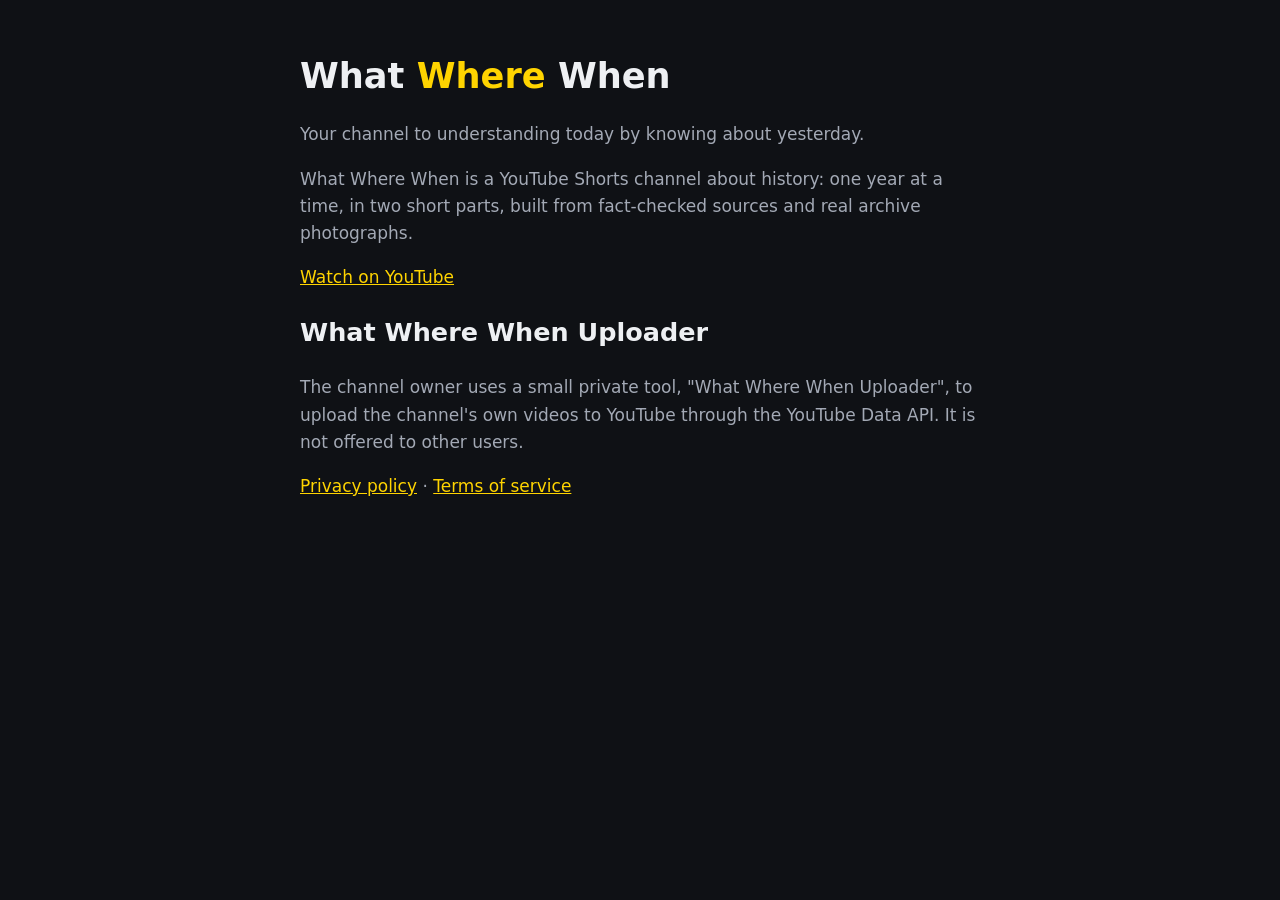
==== index.html @ 2f4c77f8 "Homepage, privacy policy and terms for What Where When Co-Authored-By: Claude Opus 5.5 <noreply@anth" ====
<!doctype html>
<html lang="en">
<head>
<meta charset="utf-8">
<meta name="viewport" content="width=device-width, initial-scale=1">
<title>What Where When</title>
<style>
  :root { --bg:#0f1115; --fg:#eef0f3; --muted:#a3a9b5; --accent:#ffd400; }
  body { margin:0; background:var(--bg); color:var(--fg); font:17px/1.6 system-ui, sans-serif; }
  main { max-width:680px; margin:0 auto; padding:48px 16px; }
  h1 { font-size:2.2rem; margin:0 0 .2em; } h1 span { color:var(--accent); }
  p { color:var(--muted); } a { color:var(--accent); }
</style>
</head>
<body>
<main>
  <h1>What <span>Where</span> When</h1>
  <p>Your channel to understanding today by knowing about yesterday.</p>
  <p>What Where When is a YouTube Shorts channel about history: one year at a time, in two short parts,
     built from fact-checked sources and real archive photographs.</p>
  <p><a href="https://www.youtube.com/channel/UCnoH33xbDq0mzT_issIqlAA">Watch on YouTube</a></p>
  <h2>What Where When Uploader</h2>
  <p>The channel owner uses a small private tool, "What Where When Uploader", to upload the channel's own videos
     to YouTube through the YouTube Data API. It is not offered to other users.</p>
  <p><a href="privacy.html">Privacy policy</a> · <a href="terms.html">Terms of service</a></p>
</main>
</body>
</html>
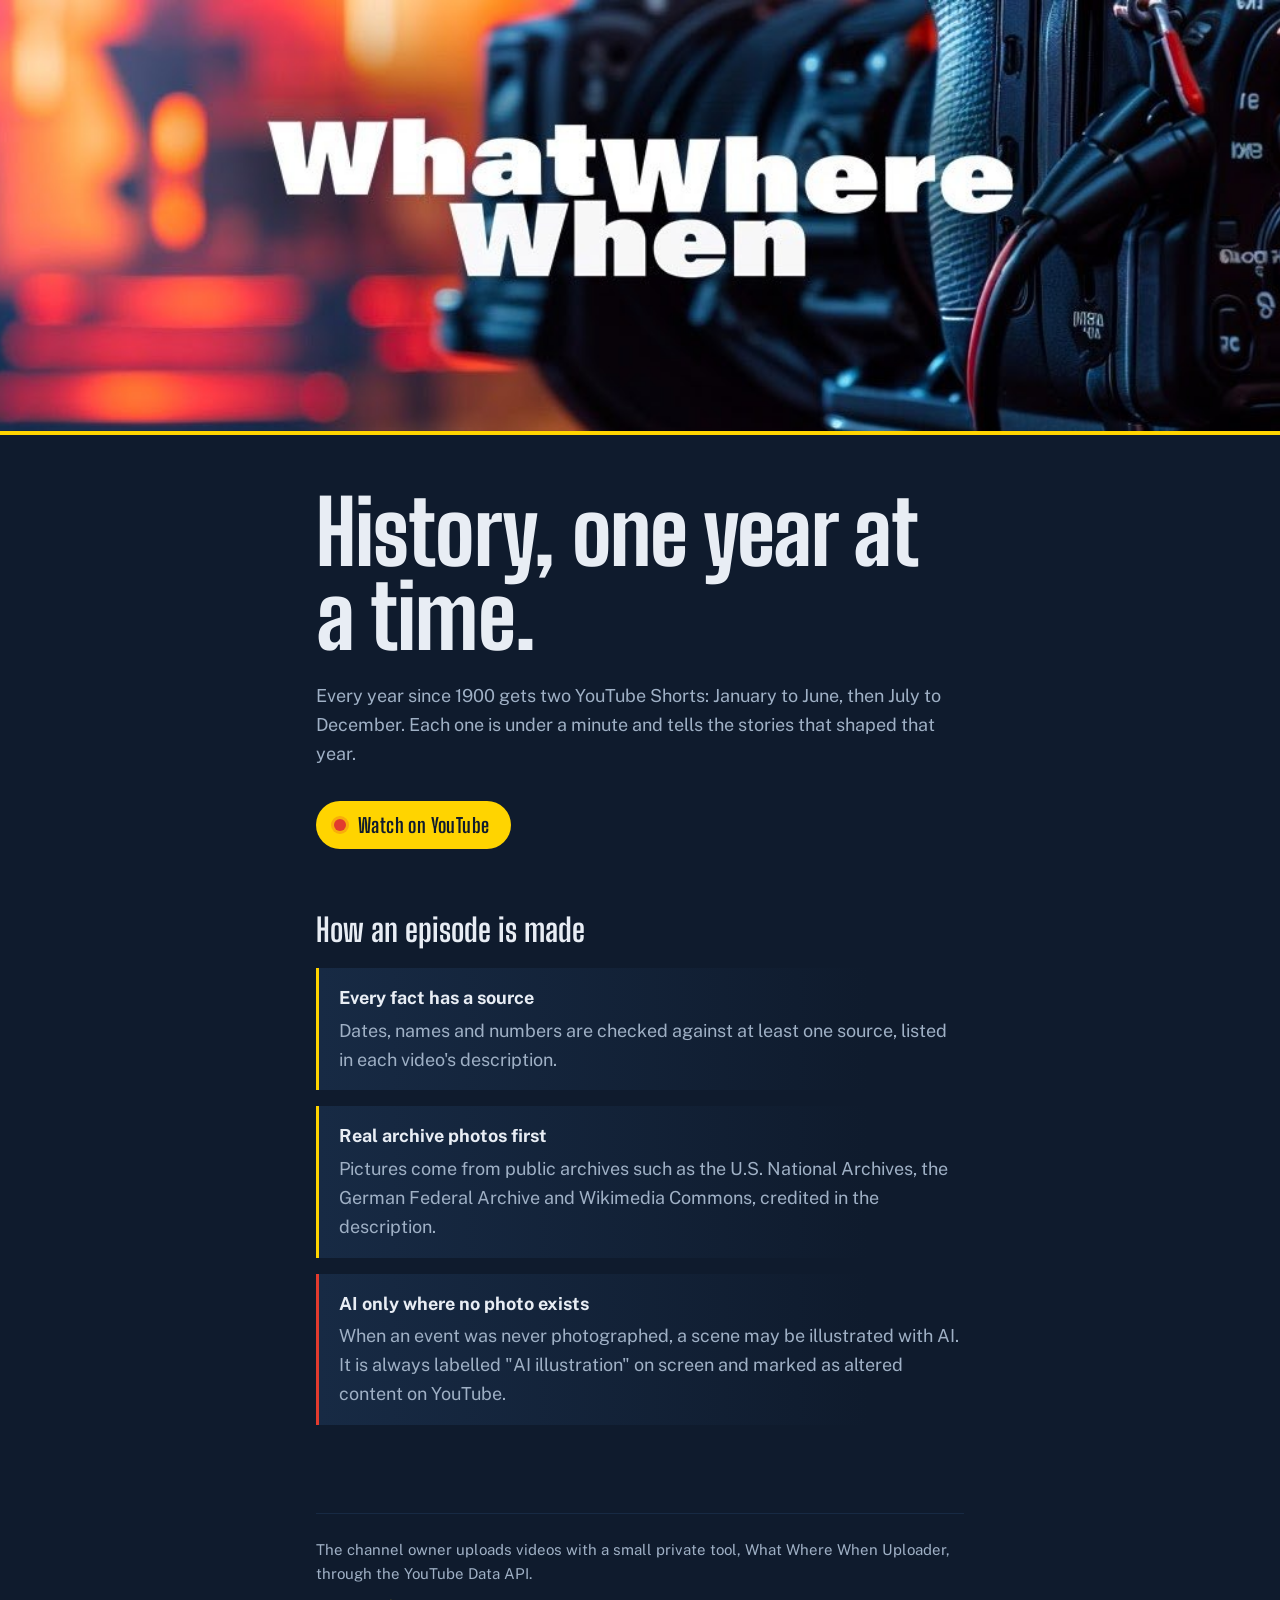
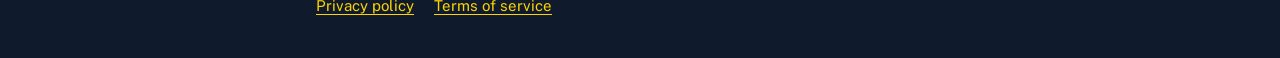
==== commit fb1ba972: "Restyle site with channel banner and broadcast look Co-Authored-By: Claude Opus 5.5 <noreply@anthrop" ====
--- a/index.html
+++ b/index.html
@@ -4,25 +4,47 @@
 <meta charset="utf-8">
 <meta name="viewport" content="width=device-width, initial-scale=1">
 <title>What Where When</title>
-<style>
-  :root { --bg:#0f1115; --fg:#eef0f3; --muted:#a3a9b5; --accent:#ffd400; }
-  body { margin:0; background:var(--bg); color:var(--fg); font:17px/1.6 system-ui, sans-serif; }
-  main { max-width:680px; margin:0 auto; padding:48px 16px; }
-  h1 { font-size:2.2rem; margin:0 0 .2em; } h1 span { color:var(--accent); }
-  p { color:var(--muted); } a { color:var(--accent); }
-</style>
+<meta name="description" content="History, one year at a time: two YouTube Shorts for every year since 1900.">
+<link rel="preconnect" href="https://fonts.googleapis.com">
+<link rel="preconnect" href="https://fonts.gstatic.com" crossorigin>
+<link href="https://fonts.googleapis.com/css2?family=Big+Shoulders+Display:wght@700;800&family=Public+Sans:wght@400;700&display=swap" rel="stylesheet">
+<link rel="stylesheet" href="styles.css">
 </head>
 <body>
-<main>
-  <h1>What <span>Where</span> When</h1>
-  <p>Your channel to understanding today by knowing about yesterday.</p>
-  <p>What Where When is a YouTube Shorts channel about history: one year at a time, in two short parts,
-     built from fact-checked sources and real archive photographs.</p>
-  <p><a href="https://www.youtube.com/channel/UCnoH33xbDq0mzT_issIqlAA">Watch on YouTube</a></p>
-  <h2>What Where When Uploader</h2>
-  <p>The channel owner uses a small private tool, "What Where When Uploader", to upload the channel's own videos
-     to YouTube through the YouTube Data API. It is not offered to other users.</p>
-  <p><a href="privacy.html">Privacy policy</a> · <a href="terms.html">Terms of service</a></p>
+<img class="banner" src="img/banner.jpg" alt="What Where When logo in front of a TV camera in a red and blue lit studio">
+<main class="column">
+  <section class="intro">
+    <h1>History, one year at a time.</h1>
+    <p>Every year since 1900 gets two YouTube Shorts: January to June, then July to December.
+       Each one is under a minute and tells the stories that shaped that year.</p>
+    <a class="watch" href="https://www.youtube.com/channel/UCnoH33xbDq0mzT_issIqlAA">Watch on YouTube</a>
+  </section>
+
+  <section class="method">
+    <h2>How an episode is made</h2>
+    <dl>
+      <div>
+        <dt>Every fact has a source</dt>
+        <dd>Dates, names and numbers are checked against at least one source, listed in each video's description.</dd>
+      </div>
+      <div>
+        <dt>Real archive photos first</dt>
+        <dd>Pictures come from public archives such as the U.S. National Archives, the German Federal Archive and Wikimedia Commons, credited in the description.</dd>
+      </div>
+      <div class="ai">
+        <dt>AI only where no photo exists</dt>
+        <dd>When an event was never photographed, a scene may be illustrated with AI. It is always labelled "AI illustration" on screen and marked as altered content on YouTube.</dd>
+      </div>
+    </dl>
+  </section>
+
+  <footer>
+    <p>The channel owner uploads videos with a small private tool, What Where When Uploader, through the YouTube Data API.</p>
+    <nav>
+      <a href="privacy.html">Privacy policy</a>
+      <a href="terms.html">Terms of service</a>
+    </nav>
+  </footer>
 </main>
 </body>
 </html>
--- a/styles.css
+++ b/styles.css
@@ -0,0 +1,111 @@
+:root {
+  --studio: #0f1b2d;      /* background: the studio at night */
+  --panel: #172a44;       /* raised surfaces */
+  --ink: #e8edf4;         /* body text */
+  --muted: #9fb0c5;       /* secondary text */
+  --caption: #ffd400;     /* the yellow of the video captions */
+  --tally: #e23b2e;       /* camera tally light */
+  --display: "Big Shoulders Display", "Arial Narrow", sans-serif;
+  --body: "Public Sans", system-ui, sans-serif;
+}
+
+* { box-sizing: border-box; }
+html { background: var(--studio); }
+body {
+  margin: 0;
+  background: var(--studio);
+  color: var(--ink);
+  font: 18px/1.6 var(--body);
+  -webkit-font-smoothing: antialiased;
+}
+a { color: var(--caption); text-underline-offset: 3px; }
+a:focus-visible, .watch:focus-visible { outline: 3px solid var(--caption); outline-offset: 3px; border-radius: 4px; }
+
+/* hero: the channel banner, full bleed */
+.banner {
+  display: block;
+  width: 100%;
+  height: clamp(180px, 34vw, 460px);
+  object-fit: cover;
+  object-position: 50% 50%;
+  border-bottom: 4px solid var(--caption);
+}
+
+.column { max-width: 680px; margin: 0 auto; padding: 0 16px; }
+
+.intro { padding: 56px 0 24px; }
+.intro h1 {
+  font: 800 clamp(3rem, 9vw, 5.5rem)/0.95 var(--display);
+  letter-spacing: -0.01em;
+  margin: 0 0 24px;
+}
+.intro p { color: var(--muted); font-size: 1.125rem; margin: 0 0 16px; max-width: 60ch; }
+
+.watch {
+  display: inline-flex;
+  align-items: center;
+  gap: 12px;
+  margin-top: 16px;
+  padding: 14px 22px 14px 18px;
+  background: var(--caption);
+  color: var(--studio);
+  font: 700 1.25rem/1 var(--display);
+  letter-spacing: 0.02em;
+  text-decoration: none;
+  border-radius: 999px;
+}
+.watch::before {
+  content: "";
+  width: 12px; height: 12px;
+  border-radius: 50%;
+  background: var(--tally);
+  box-shadow: 0 0 0 3px rgba(226, 59, 46, 0.25);
+}
+.watch:hover { background: #ffe24d; }
+
+.method { padding: 40px 0 16px; }
+.method h2, .doc h2 {
+  font: 700 2rem/1.1 var(--display);
+  margin: 0 0 20px;
+}
+.method dl { margin: 0; }
+.method div {
+  padding: 16px 0 16px 20px;
+  border-left: 3px solid var(--caption);
+  margin-bottom: 16px;
+  background: linear-gradient(90deg, var(--panel), transparent 85%);
+}
+.method dt { font-weight: 700; margin-bottom: 4px; }
+.method dd { margin: 0; color: var(--muted); }
+.method .ai { border-left-color: var(--tally); }
+
+/* legal pages */
+.doc { padding: 48px 0 24px; }
+.doc h1 { font: 800 clamp(2.5rem, 7vw, 4rem)/1 var(--display); margin: 0 0 8px; }
+.doc .updated { color: var(--muted); margin: 0 0 32px; }
+.doc h2 { margin-top: 40px; }
+.doc p, .doc li { color: var(--ink); }
+.doc li { margin-bottom: 8px; }
+.back { font: 700 1.1rem/1 var(--display); letter-spacing: 0.02em; }
+.masthead {
+  display: block;
+  height: 120px;
+  width: 100%;
+  object-fit: cover;
+  border-bottom: 4px solid var(--caption);
+}
+
+footer {
+  margin-top: 56px;
+  padding: 24px 0 40px;
+  border-top: 1px solid var(--panel);
+  color: var(--muted);
+  font-size: 0.9375rem;
+}
+footer p { margin: 0 0 8px; }
+footer nav { display: flex; gap: 20px; flex-wrap: wrap; }
+
+@media (max-width: 520px) {
+  body { font-size: 17px; }
+  .intro { padding-top: 40px; }
+}
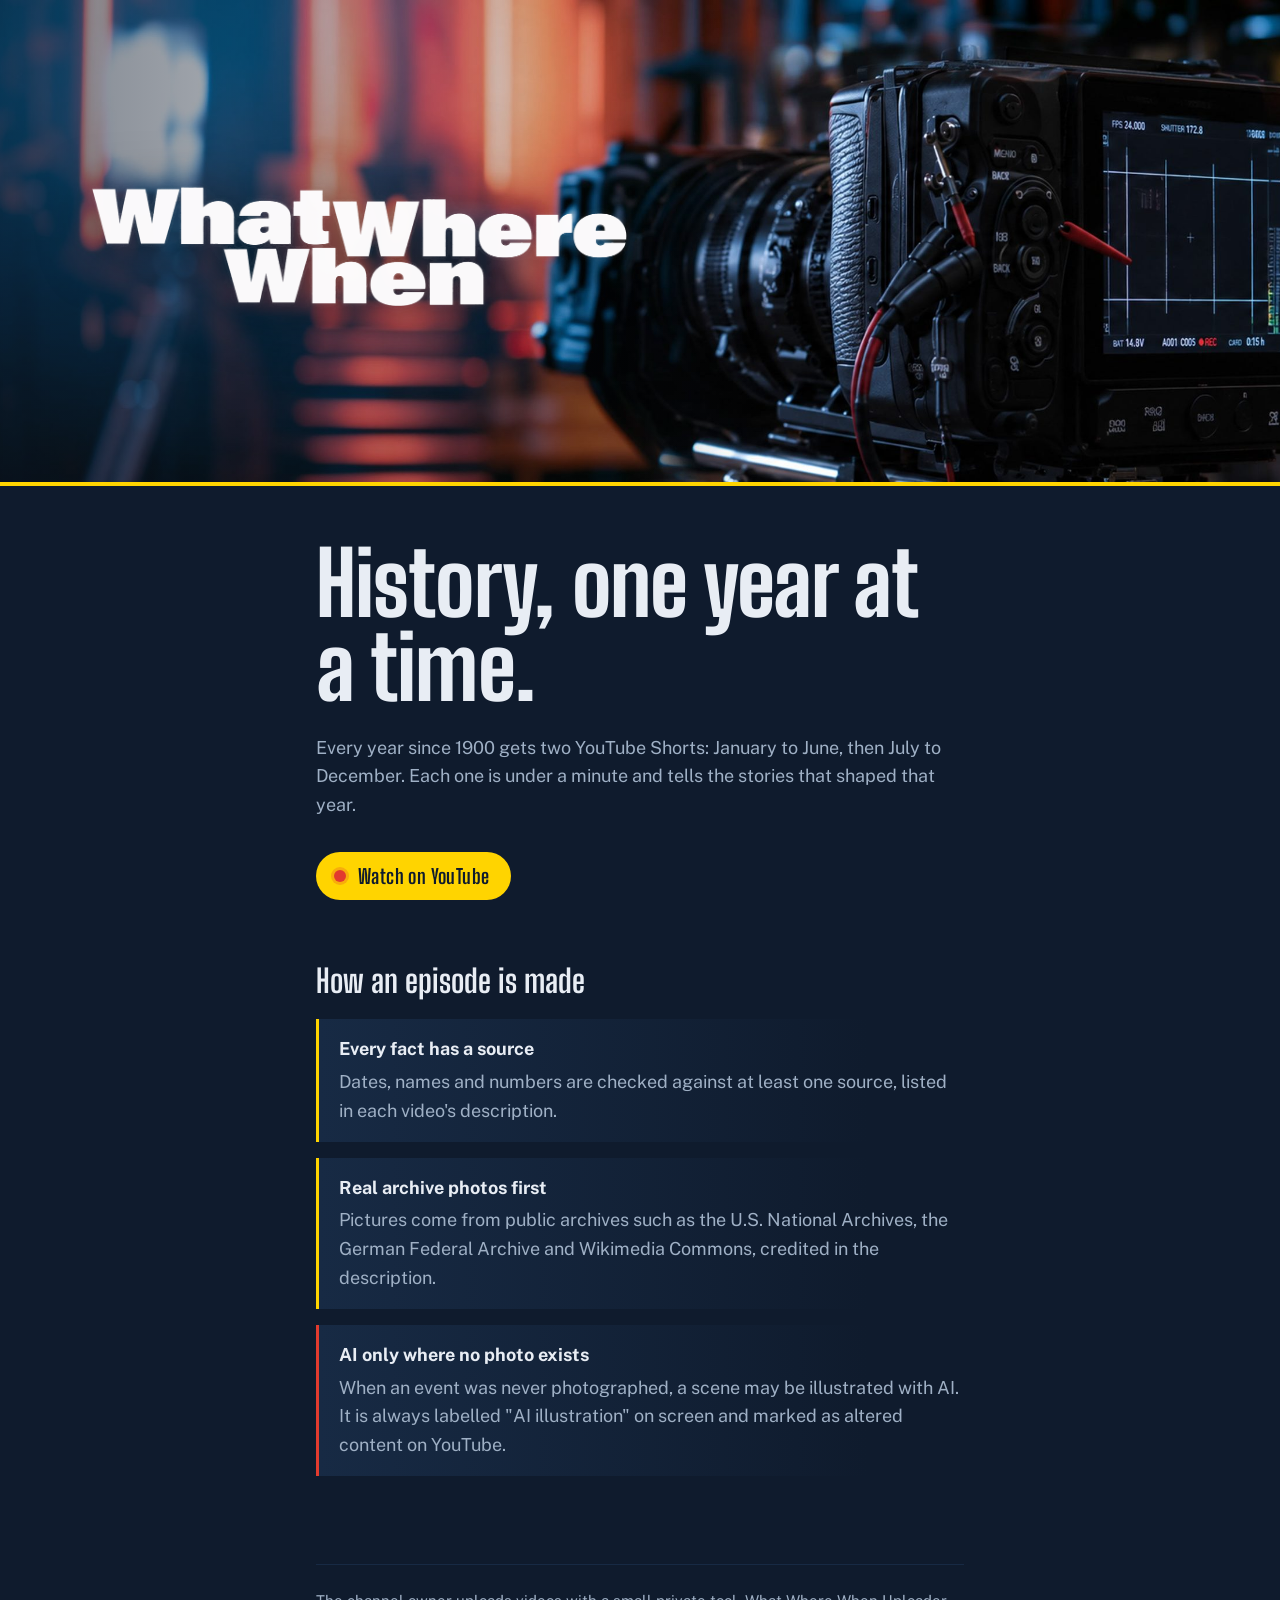
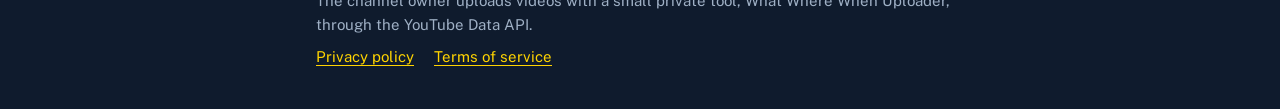
==== commit 1ab9bd3b: "Use separate studio photo and logo in the hero Co-Authored-By: Claude Opus 5.5 <noreply@anthropic.co" ====
--- a/index.html
+++ b/index.html
@@ -11,7 +11,10 @@
 <link rel="stylesheet" href="styles.css">
 </head>
 <body>
-<img class="banner" src="img/banner.jpg" alt="What Where When logo in front of a TV camera in a red and blue lit studio">
+<header class="hero">
+  <img class="hero-bg" src="img/studio.jpg" alt="">
+  <img class="hero-logo" src="img/logo.png" alt="What Where When">
+</header>
 <main class="column">
   <section class="intro">
     <h1>History, one year at a time.</h1>
--- a/styles.css
+++ b/styles.css
@@ -21,15 +21,40 @@
 a { color: var(--caption); text-underline-offset: 3px; }
 a:focus-visible, .watch:focus-visible { outline: 3px solid var(--caption); outline-offset: 3px; border-radius: 4px; }
 
-/* hero: the channel banner, full bleed */
-.banner {
+/* hero: studio photo with the logo laid over the blurred, lit half */
+.hero {
+  position: relative;
   display: block;
+  height: clamp(260px, 38vw, 560px);
+  overflow: hidden;
+  border-bottom: 4px solid var(--caption);
+  background: var(--studio);
+}
+.hero-bg {
+  position: absolute;
+  inset: 0;
   width: 100%;
-  height: clamp(180px, 34vw, 460px);
+  height: 100%;
   object-fit: cover;
-  object-position: 50% 50%;
-  border-bottom: 4px solid var(--caption);
+  object-position: 30% 50%;
 }
+.hero::after {  /* darken the left so the logo reads cleanly */
+  content: "";
+  position: absolute;
+  inset: 0;
+  background: linear-gradient(90deg, rgba(15, 27, 45, 0.55), rgba(15, 27, 45, 0) 60%);
+}
+.hero-logo {
+  position: absolute;
+  z-index: 1;
+  left: 6%;
+  top: 50%;
+  width: min(44%, 640px);
+  transform: translateY(-50%);
+  filter: drop-shadow(0 8px 28px rgba(0, 0, 0, 0.5));
+}
+.hero.small { height: 140px; }
+.hero.small .hero-logo { width: min(240px, 60%); }
 
 .column { max-width: 680px; margin: 0 auto; padding: 0 16px; }
 
@@ -87,13 +112,6 @@
 .doc p, .doc li { color: var(--ink); }
 .doc li { margin-bottom: 8px; }
 .back { font: 700 1.1rem/1 var(--display); letter-spacing: 0.02em; }
-.masthead {
-  display: block;
-  height: 120px;
-  width: 100%;
-  object-fit: cover;
-  border-bottom: 4px solid var(--caption);
-}
 
 footer {
   margin-top: 56px;
@@ -105,6 +123,15 @@
 footer p { margin: 0 0 8px; }
 footer nav { display: flex; gap: 20px; flex-wrap: wrap; }
 
+@media (max-width: 640px) {
+  .hero { height: clamp(220px, 62vw, 340px); }
+  .hero-bg { object-position: 22% 50%; }
+  .hero::after { background: rgba(15, 27, 45, 0.35); }
+  .hero-logo { left: 50%; width: 84%; transform: translate(-50%, -50%); }
+  .hero.small { height: 120px; }
+  .hero.small .hero-logo { width: min(220px, 60%); }
+}
+
 @media (max-width: 520px) {
   body { font-size: 17px; }
   .intro { padding-top: 40px; }
